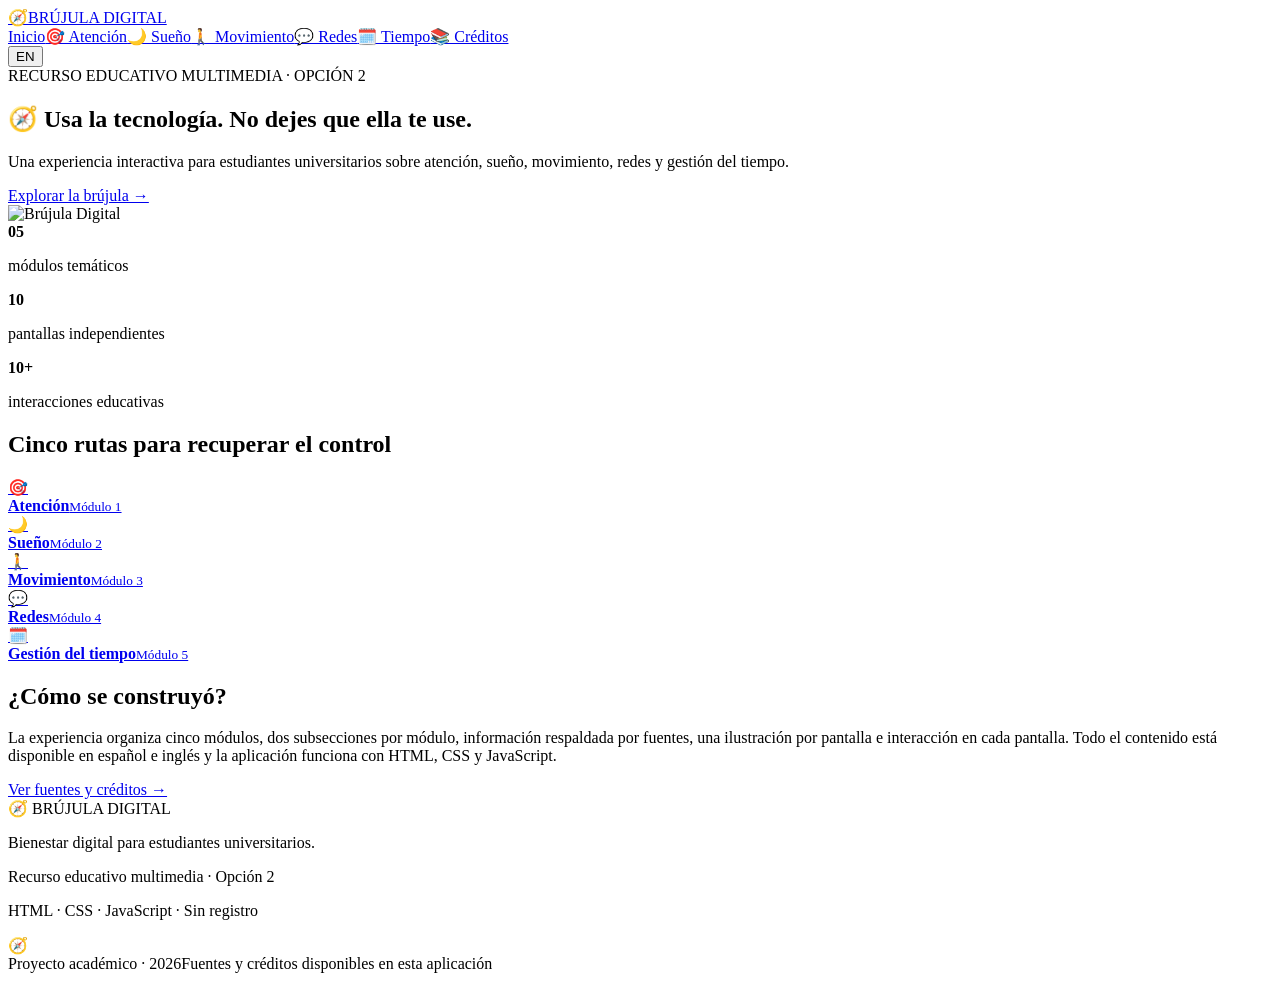
==== index.html @ 67d1fd8a "Update index.html" ====
<!doctype html><html lang="es"><head><meta charset="utf-8"><meta name="viewport" content="width=device-width,initial-scale=1"><title>Brújula Digital · Brújula Digital</title><link rel="stylesheet" href="assets/styles.css"></head><body><header class="site-header"><div class="header-inner"><a class="brand" href="index.html"><span class="brand-mark">🧭</span><span data-es="BRÚJULA DIGITAL" data-en="DIGITAL COMPASS">BRÚJULA DIGITAL</span></a><nav class="main-nav"><a href="index.html">Inicio</a><a href="pages/01-atencion-foco.html">🎯 Atención</a><a href="pages/03-sueno-pantalla.html">🌙 Sueño</a><a href="pages/05-movimiento-pantalla.html">🚶 Movimiento</a><a href="pages/07-redes-conexion.html">💬 Redes</a><a href="pages/09-organizacion-tiempo.html">🗓️ Tiempo</a><a href="creditos.html">📚 Créditos</a></nav><button class="lang-switch" type="button" aria-label="Cambiar idioma">EN</button></div></header><main id="inicio"><section class="hero"><div class="hero-copy"><div class="eyebrow" data-es="RECURSO EDUCATIVO MULTIMEDIA · OPCIÓN 2" data-en="MULTIMEDIA EDUCATIONAL RESOURCE · OPTION 2">RECURSO EDUCATIVO MULTIMEDIA · OPCIÓN 2</div><h1 data-es="🧭 Usa la tecnología. No dejes que ella te use." data-en="🧭 Use technology. Don’t let it use you.">🧭 Usa la tecnología. No dejes que ella te use.</h1><p class="lead" data-es="Una experiencia interactiva para estudiantes universitarios sobre atención, sueño, movimiento, redes y gestión del tiempo." data-en="An interactive experience for university students about attention, sleep, movement, social media and time management.">Una experiencia interactiva para estudiantes universitarios sobre atención, sueño, movimiento, redes y gestión del tiempo.</p><a class="cta" href="pages/01-atencion-foco.html" data-es="Explorar la brújula →" data-en="Explore the compass →">Explorar la brújula →</a></div><div class="visual"><img src="assets/attention.svg" alt="Brújula Digital"></div></section><section class="stats"><div class="stat"><strong>05</strong><p data-es="módulos temáticos" data-en="thematic modules">módulos temáticos</p></div><div class="stat"><strong>10</strong><p data-es="pantallas independientes" data-en="independent screens">pantallas independientes</p></div><div class="stat"><strong>10+</strong><p data-es="interacciones educativas" data-en="educational interactions">interacciones educativas</p></div></section><h2 class="section-title" data-es="Cinco rutas para recuperar el control" data-en="Five routes to regain control">Cinco rutas para recuperar el control</h2><div class="routes"><a class="route" href="pages/01-atencion-foco.html"><div class="emoji">🎯</div><strong data-es="Atención" data-en="Attention">Atención</strong><small data-es="Módulo 1" data-en="Module 1">Módulo 1</small></a><a class="route" href="pages/03-sueno-pantalla.html"><div class="emoji">🌙</div><strong data-es="Sueño" data-en="Sleep">Sueño</strong><small data-es="Módulo 2" data-en="Module 2">Módulo 2</small></a><a class="route" href="pages/05-movimiento-pantalla.html"><div class="emoji">🚶</div><strong data-es="Movimiento" data-en="Movement">Movimiento</strong><small data-es="Módulo 3" data-en="Module 3">Módulo 3</small></a><a class="route" href="pages/07-redes-conexion.html"><div class="emoji">💬</div><strong data-es="Redes" data-en="Social">Redes</strong><small data-es="Módulo 4" data-en="Module 4">Módulo 4</small></a><a class="route" href="pages/09-organizacion-tiempo.html"><div class="emoji">🗓️</div><strong data-es="Gestión del tiempo" data-en="Time management">Gestión del tiempo</strong><small data-es="Módulo 5" data-en="Module 5">Módulo 5</small></a></div><section class="about"><h2 data-es="¿Cómo se construyó?" data-en="How was it built?">¿Cómo se construyó?</h2><p data-es="La experiencia organiza cinco módulos, dos subsecciones por módulo, información respaldada por fuentes, una ilustración por pantalla e interacción en cada pantalla. Todo el contenido está disponible en español e inglés y la aplicación funciona con HTML, CSS y JavaScript." data-en="The experience organizes five modules, two subsections per module, evidence-backed information, one illustration per screen, and an interaction on every screen. All content is available in Spanish and English, and the application runs with HTML, CSS, and JavaScript.">La experiencia organiza cinco módulos, dos subsecciones por módulo, información respaldada por fuentes, una ilustración por pantalla e interacción en cada pantalla. Todo el contenido está disponible en español e inglés y la aplicación funciona con HTML, CSS y JavaScript.</p><a class="btn" href="creditos.html" data-es="Ver fuentes y créditos →" data-en="View sources and credits →">Ver fuentes y créditos →</a></section></main><footer class="site-footer"><div class="footer-inner"><div><div class="footer-brand">🧭 <span data-es="BRÚJULA DIGITAL" data-en="DIGITAL COMPASS">BRÚJULA DIGITAL</span></div><p class="footer-copy" data-es="Bienestar digital para estudiantes universitarios." data-en="Digital wellbeing for university students.">Bienestar digital para estudiantes universitarios.</p></div><div><p class="footer-copy" data-es="Recurso educativo multimedia · Opción 2" data-en="Multimedia educational resource · Option 2">Recurso educativo multimedia · Opción 2</p><p class="footer-copy" data-es="HTML · CSS · JavaScript · Sin registro" data-en="HTML · CSS · JavaScript · No registration">HTML · CSS · JavaScript · Sin registro</p></div><div class="footer-mark">🧭</div></div><div class="footer-bottom"><span data-es="Proyecto académico · 2026" data-en="Academic project · 2026">Proyecto académico · 2026</span><span data-es="Fuentes y créditos disponibles en esta aplicación" data-en="Sources and credits available in this application">Fuentes y créditos disponibles en esta aplicación</span></div></footer><script src="assets/app.js"></script></body></html>
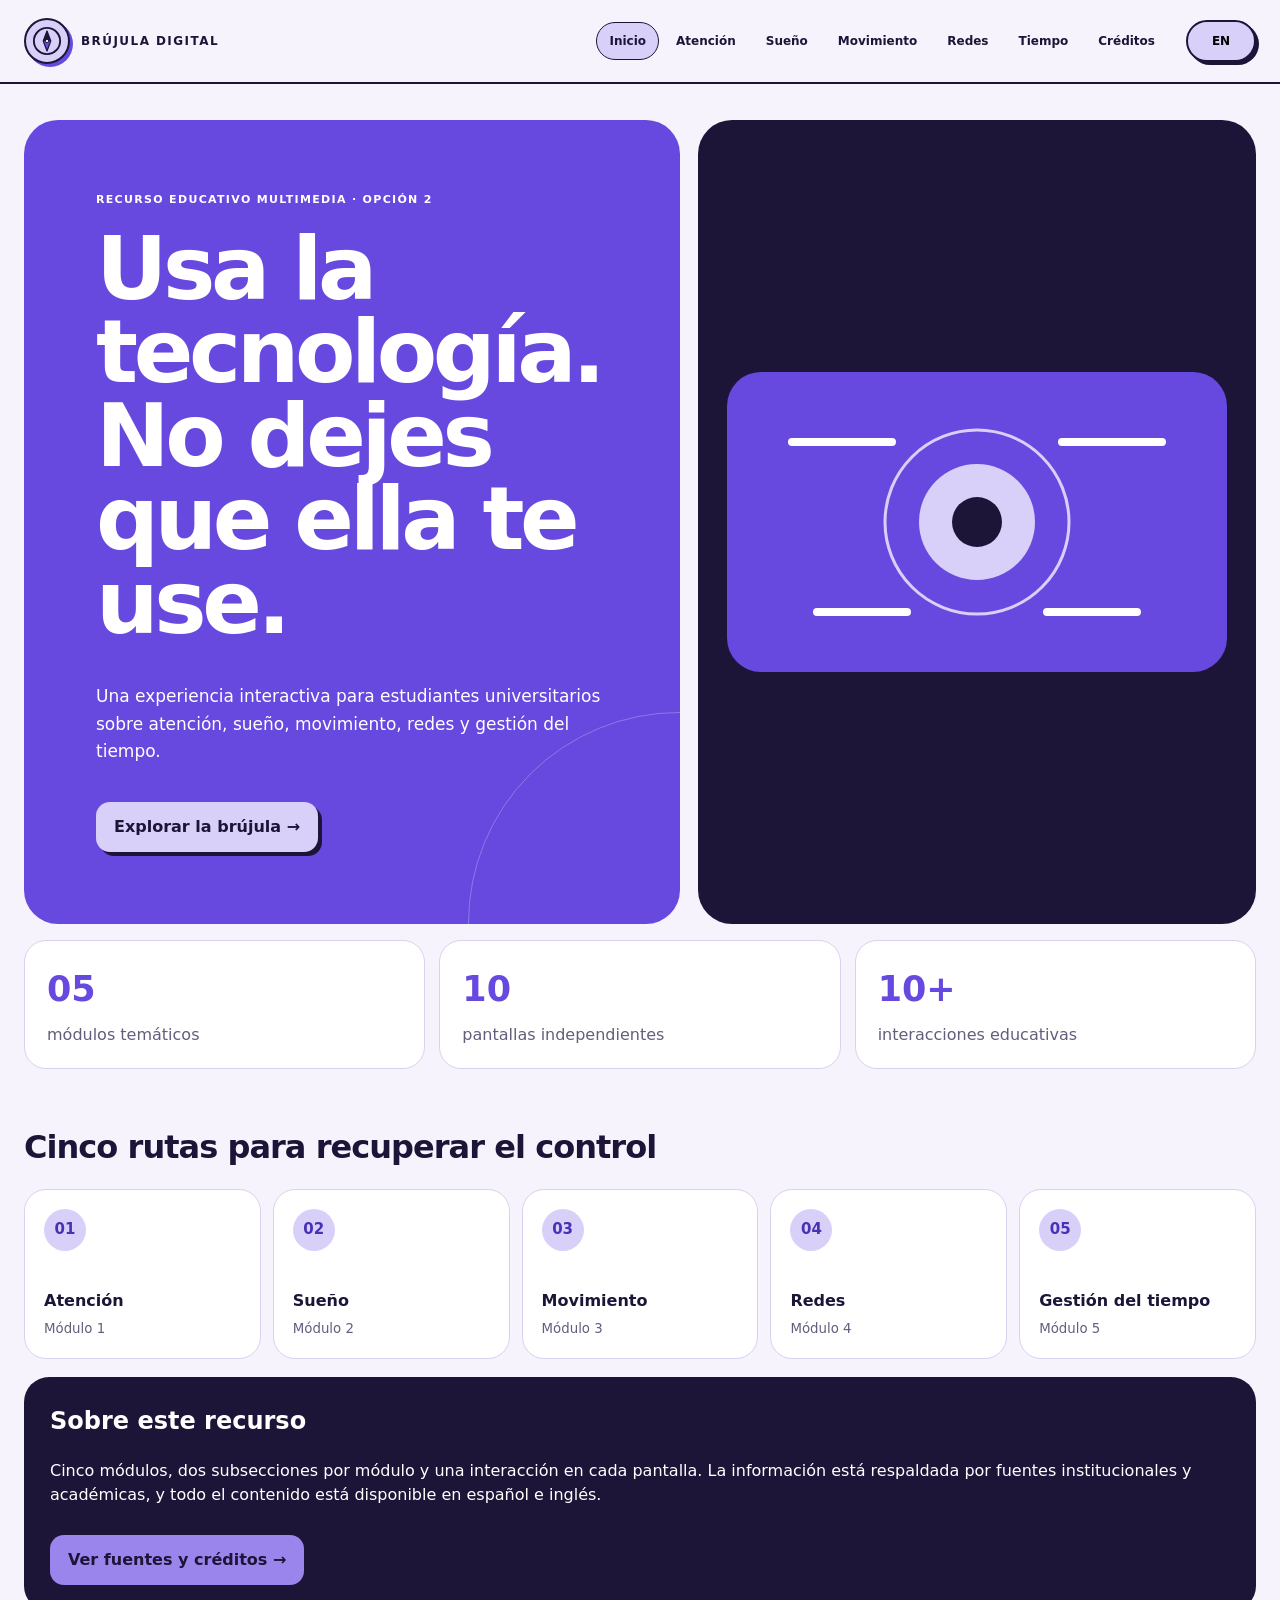
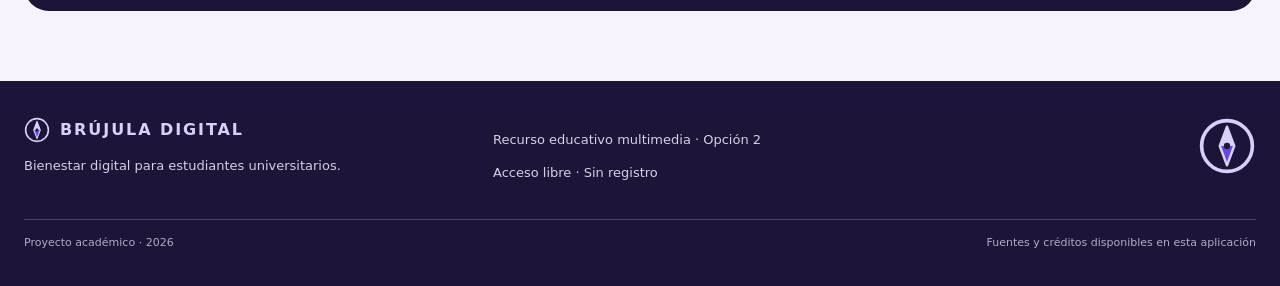
==== commit ff284728: "Add files via upload Aplicar correcciones de la revisión de la fase 3  - Una sola tipografía y pal" ====
--- a/index.html
+++ b/index.html
@@ -1 +1 @@
-<!doctype html><html lang="es"><head><meta charset="utf-8"><meta name="viewport" content="width=device-width,initial-scale=1"><title>Brújula Digital · Brújula Digital</title><link rel="stylesheet" href="assets/styles.css"></head><body><header class="site-header"><div class="header-inner"><a class="brand" href="index.html"><span class="brand-mark">🧭</span><span data-es="BRÚJULA DIGITAL" data-en="DIGITAL COMPASS">BRÚJULA DIGITAL</span></a><nav class="main-nav"><a href="index.html">Inicio</a><a href="pages/01-atencion-foco.html">🎯 Atención</a><a href="pages/03-sueno-pantalla.html">🌙 Sueño</a><a href="pages/05-movimiento-pantalla.html">🚶 Movimiento</a><a href="pages/07-redes-conexion.html">💬 Redes</a><a href="pages/09-organizacion-tiempo.html">🗓️ Tiempo</a><a href="creditos.html">📚 Créditos</a></nav><button class="lang-switch" type="button" aria-label="Cambiar idioma">EN</button></div></header><main id="inicio"><section class="hero"><div class="hero-copy"><div class="eyebrow" data-es="RECURSO EDUCATIVO MULTIMEDIA · OPCIÓN 2" data-en="MULTIMEDIA EDUCATIONAL RESOURCE · OPTION 2">RECURSO EDUCATIVO MULTIMEDIA · OPCIÓN 2</div><h1 data-es="🧭 Usa la tecnología. No dejes que ella te use." data-en="🧭 Use technology. Don’t let it use you.">🧭 Usa la tecnología. No dejes que ella te use.</h1><p class="lead" data-es="Una experiencia interactiva para estudiantes universitarios sobre atención, sueño, movimiento, redes y gestión del tiempo." data-en="An interactive experience for university students about attention, sleep, movement, social media and time management.">Una experiencia interactiva para estudiantes universitarios sobre atención, sueño, movimiento, redes y gestión del tiempo.</p><a class="cta" href="pages/01-atencion-foco.html" data-es="Explorar la brújula →" data-en="Explore the compass →">Explorar la brújula →</a></div><div class="visual"><img src="assets/attention.svg" alt="Brújula Digital"></div></section><section class="stats"><div class="stat"><strong>05</strong><p data-es="módulos temáticos" data-en="thematic modules">módulos temáticos</p></div><div class="stat"><strong>10</strong><p data-es="pantallas independientes" data-en="independent screens">pantallas independientes</p></div><div class="stat"><strong>10+</strong><p data-es="interacciones educativas" data-en="educational interactions">interacciones educativas</p></div></section><h2 class="section-title" data-es="Cinco rutas para recuperar el control" data-en="Five routes to regain control">Cinco rutas para recuperar el control</h2><div class="routes"><a class="route" href="pages/01-atencion-foco.html"><div class="emoji">🎯</div><strong data-es="Atención" data-en="Attention">Atención</strong><small data-es="Módulo 1" data-en="Module 1">Módulo 1</small></a><a class="route" href="pages/03-sueno-pantalla.html"><div class="emoji">🌙</div><strong data-es="Sueño" data-en="Sleep">Sueño</strong><small data-es="Módulo 2" data-en="Module 2">Módulo 2</small></a><a class="route" href="pages/05-movimiento-pantalla.html"><div class="emoji">🚶</div><strong data-es="Movimiento" data-en="Movement">Movimiento</strong><small data-es="Módulo 3" data-en="Module 3">Módulo 3</small></a><a class="route" href="pages/07-redes-conexion.html"><div class="emoji">💬</div><strong data-es="Redes" data-en="Social">Redes</strong><small data-es="Módulo 4" data-en="Module 4">Módulo 4</small></a><a class="route" href="pages/09-organizacion-tiempo.html"><div class="emoji">🗓️</div><strong data-es="Gestión del tiempo" data-en="Time management">Gestión del tiempo</strong><small data-es="Módulo 5" data-en="Module 5">Módulo 5</small></a></div><section class="about"><h2 data-es="¿Cómo se construyó?" data-en="How was it built?">¿Cómo se construyó?</h2><p data-es="La experiencia organiza cinco módulos, dos subsecciones por módulo, información respaldada por fuentes, una ilustración por pantalla e interacción en cada pantalla. Todo el contenido está disponible en español e inglés y la aplicación funciona con HTML, CSS y JavaScript." data-en="The experience organizes five modules, two subsections per module, evidence-backed information, one illustration per screen, and an interaction on every screen. All content is available in Spanish and English, and the application runs with HTML, CSS, and JavaScript.">La experiencia organiza cinco módulos, dos subsecciones por módulo, información respaldada por fuentes, una ilustración por pantalla e interacción en cada pantalla. Todo el contenido está disponible en español e inglés y la aplicación funciona con HTML, CSS y JavaScript.</p><a class="btn" href="creditos.html" data-es="Ver fuentes y créditos →" data-en="View sources and credits →">Ver fuentes y créditos →</a></section></main><footer class="site-footer"><div class="footer-inner"><div><div class="footer-brand">🧭 <span data-es="BRÚJULA DIGITAL" data-en="DIGITAL COMPASS">BRÚJULA DIGITAL</span></div><p class="footer-copy" data-es="Bienestar digital para estudiantes universitarios." data-en="Digital wellbeing for university students.">Bienestar digital para estudiantes universitarios.</p></div><div><p class="footer-copy" data-es="Recurso educativo multimedia · Opción 2" data-en="Multimedia educational resource · Option 2">Recurso educativo multimedia · Opción 2</p><p class="footer-copy" data-es="HTML · CSS · JavaScript · Sin registro" data-en="HTML · CSS · JavaScript · No registration">HTML · CSS · JavaScript · Sin registro</p></div><div class="footer-mark">🧭</div></div><div class="footer-bottom"><span data-es="Proyecto académico · 2026" data-en="Academic project · 2026">Proyecto académico · 2026</span><span data-es="Fuentes y créditos disponibles en esta aplicación" data-en="Sources and credits available in this application">Fuentes y créditos disponibles en esta aplicación</span></div></footer><script src="assets/app.js"></script></body></html>
+<!doctype html><html lang="es"><head><meta charset="utf-8"><meta name="viewport" content="width=device-width,initial-scale=1"><title>Brújula Digital · Bienestar digital universitario</title><link rel="stylesheet" href="assets/styles.css"></head><body><header class="site-header"><div class="header-inner"><a class="brand" href="index.html"><span class="brand-mark"><img src="assets/compass.svg" alt=""></span><span data-es="BRÚJULA DIGITAL" data-en="DIGITAL COMPASS">BRÚJULA DIGITAL</span></a><nav class="main-nav"><a href="index.html">Inicio</a><a href="pages/01-atencion-foco.html">Atención</a><a href="pages/03-sueno-pantalla.html">Sueño</a><a href="pages/05-movimiento-pantalla.html">Movimiento</a><a href="pages/07-redes-conexion.html">Redes</a><a href="pages/09-organizacion-tiempo.html">Tiempo</a><a href="creditos.html">Créditos</a></nav><button class="lang-switch" type="button" aria-label="Cambiar idioma">EN</button></div></header><main id="inicio"><section class="hero"><div class="hero-copy"><div class="eyebrow" data-es="RECURSO EDUCATIVO MULTIMEDIA · OPCIÓN 2" data-en="MULTIMEDIA EDUCATIONAL RESOURCE · OPTION 2">RECURSO EDUCATIVO MULTIMEDIA · OPCIÓN 2</div><h1 data-es="Usa la tecnología. No dejes que ella te use." data-en="Use technology. Don’t let it use you.">Usa la tecnología. No dejes que ella te use.</h1><p class="lead" data-es="Una experiencia interactiva para estudiantes universitarios sobre atención, sueño, movimiento, redes y gestión del tiempo." data-en="An interactive experience for university students about attention, sleep, movement, social media and time management.">Una experiencia interactiva para estudiantes universitarios sobre atención, sueño, movimiento, redes y gestión del tiempo.</p><a class="cta" href="pages/01-atencion-foco.html" data-es="Explorar la brújula →" data-en="Explore the compass →">Explorar la brújula →</a></div><div class="visual"><img src="assets/attention.svg" alt="Brújula Digital" data-alt-es="Brújula Digital" data-alt-en="Digital Compass"></div></section><section class="stats"><div class="stat"><strong>05</strong><p data-es="módulos temáticos" data-en="thematic modules">módulos temáticos</p></div><div class="stat"><strong>10</strong><p data-es="pantallas independientes" data-en="independent screens">pantallas independientes</p></div><div class="stat"><strong>10+</strong><p data-es="interacciones educativas" data-en="educational interactions">interacciones educativas</p></div></section><h2 class="section-title" data-es="Cinco rutas para recuperar el control" data-en="Five routes to regain control">Cinco rutas para recuperar el control</h2><div class="routes"><a class="route" href="pages/01-atencion-foco.html"><div class="num">01</div><strong data-es="Atención" data-en="Attention">Atención</strong><small data-es="Módulo 1" data-en="Module 1">Módulo 1</small></a><a class="route" href="pages/03-sueno-pantalla.html"><div class="num">02</div><strong data-es="Sueño" data-en="Sleep">Sueño</strong><small data-es="Módulo 2" data-en="Module 2">Módulo 2</small></a><a class="route" href="pages/05-movimiento-pantalla.html"><div class="num">03</div><strong data-es="Movimiento" data-en="Movement">Movimiento</strong><small data-es="Módulo 3" data-en="Module 3">Módulo 3</small></a><a class="route" href="pages/07-redes-conexion.html"><div class="num">04</div><strong data-es="Redes" data-en="Social">Redes</strong><small data-es="Módulo 4" data-en="Module 4">Módulo 4</small></a><a class="route" href="pages/09-organizacion-tiempo.html"><div class="num">05</div><strong data-es="Gestión del tiempo" data-en="Time management">Gestión del tiempo</strong><small data-es="Módulo 5" data-en="Module 5">Módulo 5</small></a></div><section class="about"><h2 data-es="Sobre este recurso" data-en="About this resource">Sobre este recurso</h2><p data-es="Cinco módulos, dos subsecciones por módulo y una interacción en cada pantalla. La información está respaldada por fuentes institucionales y académicas, y todo el contenido está disponible en español e inglés." data-en="Five modules, two subsections per module, and an interaction on every screen. The information is backed by institutional and academic sources, and all content is available in Spanish and English.">Cinco módulos, dos subsecciones por módulo y una interacción en cada pantalla. La información está respaldada por fuentes institucionales y académicas, y todo el contenido está disponible en español e inglés.</p><a class="btn" href="creditos.html" data-es="Ver fuentes y créditos →" data-en="View sources and credits →">Ver fuentes y créditos →</a></section></main><footer class="site-footer"><div class="footer-inner"><div><div class="footer-brand"><img src="assets/compass-light.svg" alt=""><span data-es="BRÚJULA DIGITAL" data-en="DIGITAL COMPASS">BRÚJULA DIGITAL</span></div><p class="footer-copy" data-es="Bienestar digital para estudiantes universitarios." data-en="Digital wellbeing for university students.">Bienestar digital para estudiantes universitarios.</p></div><div><p class="footer-copy" data-es="Recurso educativo multimedia · Opción 2" data-en="Multimedia educational resource · Option 2">Recurso educativo multimedia · Opción 2</p><p class="footer-copy" data-es="Acceso libre · Sin registro" data-en="Free access · No registration">Acceso libre · Sin registro</p></div><div class="footer-mark"><img src="assets/compass-light.svg" alt=""></div></div><div class="footer-bottom"><span data-es="Proyecto académico · 2026" data-en="Academic project · 2026">Proyecto académico · 2026</span><span data-es="Fuentes y créditos disponibles en esta aplicación" data-en="Sources and credits available in this application">Fuentes y créditos disponibles en esta aplicación</span></div></footer><script src="assets/app.js"></script></body></html>
--- a/assets/styles.css
+++ b/assets/styles.css
@@ -0,0 +1,187 @@
+/* ==========================================================
+   Brújula Digital · hoja de estilos
+   - Una sola tipografía para toda la aplicación.
+   - Paleta monocromática: variaciones del morado base (--purple).
+   ========================================================== */
+:root{
+  /* Color base y sus variaciones */
+  --purple:#6849df;
+  --purple-dark:#4a30b5;
+  --purple-mid:#9a85ec;
+  --purple-soft:#d9d0fa;
+  --purple-tint:#efeafd;
+  /* Neutros con matiz morado */
+  --ink:#1d1538;
+  --bg:#f6f3fc;
+  --paper:#ffffff;
+  --line:#d9d2ee;
+  --muted:#645d7c;
+  --shadow:4px 4px 0 var(--ink);
+  /* Tipografía única */
+  --font:"Segoe UI",system-ui,-apple-system,Roboto,Helvetica,Arial,sans-serif;
+}
+*{box-sizing:border-box}
+html{scroll-behavior:smooth}
+body{margin:0;background:var(--bg);color:var(--ink);font-family:var(--font);font-weight:400;line-height:1.5}
+a{text-decoration:none;color:inherit}
+button,input{font:inherit}
+button{cursor:pointer}
+img{max-width:100%}
+:focus-visible{outline:3px solid var(--purple-mid);outline-offset:2px}
+
+/* ---------- Encabezado ---------- */
+.site-header{position:sticky;top:0;z-index:100;background:rgba(246,243,252,.97);backdrop-filter:blur(12px);border-bottom:2px solid var(--ink)}
+.header-inner{max-width:1280px;margin:auto;min-height:82px;padding:12px 24px;display:flex;align-items:center;gap:18px}
+.brand{display:flex;align-items:center;gap:11px;font-weight:700;letter-spacing:.12em;font-size:12px;white-space:nowrap}
+.brand-mark{width:46px;height:46px;border:2px solid var(--ink);border-radius:50%;display:grid;place-items:center;background:var(--purple-soft);box-shadow:3px 3px 0 var(--purple)}
+.brand-mark img{width:30px;height:30px}
+.main-nav{display:flex;justify-content:flex-end;gap:4px;flex:1;flex-wrap:wrap}
+.main-nav a{font-size:12px;font-weight:600;padding:9px 12px;border:1px solid transparent;border-radius:999px;white-space:nowrap}
+.main-nav a:hover,.main-nav a.active{border-color:var(--ink);background:var(--purple-soft)}
+.lang-switch{min-width:70px;height:42px;border:2px solid var(--ink);border-radius:999px;background:var(--purple-soft);font-size:12px;font-weight:700;box-shadow:3px 3px 0 var(--ink)}
+.lang-switch:active{transform:translate(2px,2px);box-shadow:1px 1px 0 var(--ink)}
+
+/* ---------- Estructura general ---------- */
+main{max-width:1280px;margin:auto;padding:36px 24px 70px}
+.hero{display:grid;grid-template-columns:1.08fr .92fr;gap:18px}
+.hero-copy{min-height:560px;border-radius:34px;background:var(--purple);color:#fff;padding:clamp(34px,6vw,72px);display:flex;flex-direction:column;justify-content:center;position:relative;overflow:hidden}
+.hero-copy:after{content:"";position:absolute;width:420px;height:420px;border:1px solid rgba(255,255,255,.25);border-radius:50%;right:-210px;bottom:-210px}
+.eyebrow,.tag{font-size:11px;font-weight:600;letter-spacing:.12em;text-transform:uppercase}
+.hero h1{font-size:clamp(44px,7vw,88px);line-height:.95;letter-spacing:-.05em;font-weight:700;margin:18px 0 22px;max-width:800px}
+.hero .lead{font-size:17px;line-height:1.6;max-width:690px}
+.cta,.btn{display:inline-flex;align-items:center;justify-content:center;border:0;border-radius:14px;background:var(--purple-soft);color:var(--ink);font-weight:600;padding:13px 18px;margin-top:20px;box-shadow:var(--shadow);width:max-content;max-width:100%}
+.visual{min-height:560px;border-radius:34px;background:var(--ink);padding:28px;display:grid;place-items:center}
+.visual img{width:min(100%,500px);max-height:460px}
+.stats{display:grid;grid-template-columns:repeat(3,1fr);gap:14px;margin-top:16px}
+.stat{background:var(--paper);border:1px solid var(--line);border-radius:22px;padding:22px}
+.stat strong{font-size:35px;font-weight:700;color:var(--purple)}
+.stat p{margin:7px 0 0;color:var(--muted);line-height:1.45}
+.section-title{margin:54px 0 18px;font-size:32px;letter-spacing:-.03em;font-weight:700}
+
+/* ---------- Rutas (módulos) en la portada ---------- */
+.routes{display:grid;grid-template-columns:repeat(5,1fr);gap:12px}
+.route{background:var(--paper);border:1px solid var(--line);border-radius:22px;padding:19px;min-height:170px;transition:.18s;display:flex;flex-direction:column}
+.route:hover{transform:translateY(-4px);box-shadow:var(--shadow)}
+.route .num{width:42px;height:42px;border-radius:50%;background:var(--purple-soft);color:var(--purple-dark);display:grid;place-items:center;font-weight:700;font-size:15px}
+.route strong{display:block;margin-top:auto;padding-top:15px;font-weight:700}
+.route small{display:block;color:var(--muted);margin-top:6px}
+.about{margin-top:18px;background:var(--ink);color:#fff;border-radius:25px;padding:26px}
+.about h2{margin-top:0;font-weight:700}
+.about .btn{background:var(--purple-mid);margin-top:12px}
+
+/* ---------- Pantallas de contenido ---------- */
+.screen{display:grid;grid-template-columns:.82fr 1.18fr;gap:18px}
+.screen-left,.screen-right{border-radius:30px}
+.screen-left{background:var(--ink);color:var(--paper);padding:30px;min-height:650px;display:flex;flex-direction:column;justify-content:space-between}
+.screen-left img{width:100%;margin:18px 0;border-radius:20px}
+.screen-left h1{font-size:clamp(40px,5vw,66px);line-height:.98;letter-spacing:-.045em;font-weight:700;margin:15px 0}
+.tag{color:var(--purple-soft)}
+.screen-right .tag{color:var(--purple)}
+.screen-right{background:var(--paper);border:1px solid var(--line);padding:32px;min-height:650px}
+.screen-right h2{font-size:clamp(28px,4vw,46px);line-height:1.02;letter-spacing:-.035em;font-weight:700;margin:8px 0 15px}
+.lead-copy{font-size:17px;line-height:1.7}
+.footer-copy{font-weight:400}
+.muted{color:var(--muted)}
+
+/* Fuente / respaldo (formato uniforme en todos los módulos) */
+.source{border-left:4px solid var(--purple);background:var(--purple-tint);padding:13px 15px;margin:20px 0;font-size:13px;line-height:1.55}
+.source strong{font-weight:600}
+.source .ref{display:block;margin-top:5px;color:var(--muted);overflow-wrap:anywhere}
+
+/* ---------- Interacciones ---------- */
+.interaction{border:1px dashed var(--purple-mid);border-radius:21px;padding:20px;margin-top:22px}
+.interaction h3{margin-top:0;font-weight:700}
+.choice{display:block;width:100%;text-align:left;padding:14px 15px;border:1px solid var(--line);background:var(--bg);border-radius:14px;margin:9px 0;color:var(--ink)}
+.choice:hover{border-color:var(--purple)}
+.choice.correct{background:var(--purple)!important;border-color:var(--purple-dark)!important;color:#fff!important}
+.choice.wrong{background:var(--ink)!important;border-color:var(--ink)!important;color:#fff!important}
+.feedback{display:none;margin-top:12px;padding:13px 14px;border-radius:13px}
+.feedback.show{display:block}
+.feedback.good{background:var(--purple-soft);color:var(--ink)}
+.feedback.bad{background:var(--ink);color:#fff}
+.range{width:100%;accent-color:var(--purple)}
+.bar{height:13px;background:var(--purple-tint);border:1px solid var(--line);border-radius:99px;overflow:hidden;margin:12px 0}
+.bar i{display:block;height:100%;width:40%;background:var(--purple);transition:.15s}
+.metric{font-size:30px;font-weight:700;color:var(--purple-dark)}
+.flip-grid{display:grid;grid-template-columns:repeat(3,1fr);gap:10px}
+.flip button{width:100%;min-height:145px;border:1px solid var(--line);border-radius:16px;background:var(--bg);text-align:left;padding:16px;color:var(--ink)}
+.flip.open button{background:var(--purple-tint);border-color:var(--purple-mid)}
+.flip .back{display:none}
+.flip.open .front{display:none}
+.flip.open .back{display:block}
+.timer{text-align:center;padding:18px}
+.time{font-size:55px;font-weight:700;font-variant-numeric:tabular-nums;color:var(--purple-dark)}
+.btn.dark{background:var(--ink);color:var(--paper);box-shadow:none}
+.btn.accent{background:var(--purple);color:#fff}
+.btn.ghost{background:transparent;border:1px solid var(--line);box-shadow:none}
+.btn-row{display:flex;gap:9px;flex-wrap:wrap;justify-content:center}
+.check{display:flex;gap:10px;align-items:flex-start;border:1px solid var(--line);border-radius:13px;padding:12px;margin:8px 0}
+.check input{margin-top:4px;accent-color:var(--purple)}
+.navrow{display:flex;justify-content:space-between;gap:10px;margin-top:24px}
+.credits{background:var(--paper);border:1px solid var(--line);border-radius:28px;padding:32px}
+.credits h1,.credits h2{font-weight:700}
+.credits li{margin:10px 0;line-height:1.5;overflow-wrap:anywhere}
+
+/* Contrato digital */
+#digitalContract .contract-field{display:block;margin:14px 0;font-weight:600}
+#digitalContract .contract-field>span{display:block;margin-bottom:7px}
+#digitalContract .contract-field input{display:block;width:100%;min-height:46px;padding:13px 14px;margin:0;border:1px solid var(--line);border-radius:12px;background:#fff;color:var(--ink);font-weight:400}
+#digitalContract .contract-field input:focus{outline:3px solid rgba(154,133,236,.4);border-color:var(--purple)}
+#downloadContract{margin-top:8px}
+#contractFeedback{min-height:24px;margin-top:12px;font-weight:600}
+
+/* ---------- Pie de página ---------- */
+.site-footer{background:var(--ink);color:var(--paper);border-top:2px solid var(--ink);padding:34px 24px;position:relative;overflow:hidden}
+.footer-inner{max-width:1280px;margin:auto;display:grid;grid-template-columns:1.2fr 1fr 1fr;gap:28px}
+.footer-brand{font-weight:700;color:var(--purple-soft);letter-spacing:.12em;display:flex;align-items:center;gap:10px}
+.footer-brand img{width:26px;height:26px}
+.footer-copy{color:#d6d0e6;font-size:13px;line-height:1.6}
+.footer-mark{text-align:right}
+.footer-mark img{width:58px;height:58px}
+.footer-bottom{max-width:1280px;margin:22px auto 0;padding-top:15px;border-top:1px solid #4a4262;color:#b2abc7;font-size:11px;display:flex;justify-content:space-between}
+
+/* ---------- Adaptabilidad ---------- */
+@media(max-width:1100px){
+  /* 5 módulos: 3 arriba y 2 centrados abajo, sin hueco vacío */
+  .routes{grid-template-columns:repeat(6,1fr)}
+  .route{grid-column:span 2}
+  .route:nth-child(4){grid-column:2/4}
+  .route:nth-child(5){grid-column:4/6}
+}
+@media(max-width:980px){
+  .header-inner{flex-wrap:wrap;gap:10px 14px;padding:10px 18px}
+  .lang-switch{margin-left:auto}
+  /* El menú se mantiene visible: franja horizontal desplazable */
+  .main-nav{order:3;flex:0 0 100%;flex-wrap:nowrap;justify-content:flex-start;overflow-x:auto;padding-bottom:4px;-webkit-overflow-scrolling:touch;scrollbar-width:thin}
+  .hero,.screen{grid-template-columns:1fr}
+  .routes{grid-template-columns:repeat(2,1fr)}
+  .route,.route:nth-child(4),.route:nth-child(5){grid-column:auto}
+  .route:nth-child(5){grid-column:1/-1}
+  .visual,.hero-copy{min-height:420px}
+  .screen-left,.screen-right{min-height:auto}
+  .screen-left img{max-height:340px;object-fit:contain}
+  .flip-grid{grid-template-columns:1fr}
+  .footer-inner{grid-template-columns:1fr}
+  .footer-mark{text-align:left}
+  .footer-bottom{display:block}
+  .footer-bottom span{display:block;margin-top:7px}
+}
+@media(max-width:560px){
+  .header-inner{padding:10px 14px}
+  .brand{font-size:10px}
+  .brand-mark{width:40px;height:40px}
+  .brand-mark img{width:26px;height:26px}
+  .lang-switch{min-width:58px}
+  .routes,.stats{grid-template-columns:1fr}
+  .route:nth-child(5){grid-column:auto}
+  .route{min-height:130px}
+  .hero h1{font-size:40px}
+  main{padding:22px 14px 50px}
+  .screen-left,.screen-right,.hero-copy,.visual{border-radius:22px}
+  .screen-right,.screen-left{padding:22px}
+  .interaction{padding:16px}
+  .time{font-size:46px}
+  .navrow{flex-direction:column}
+  .navrow .btn{width:100%}
+  .credits{padding:22px}
+}
